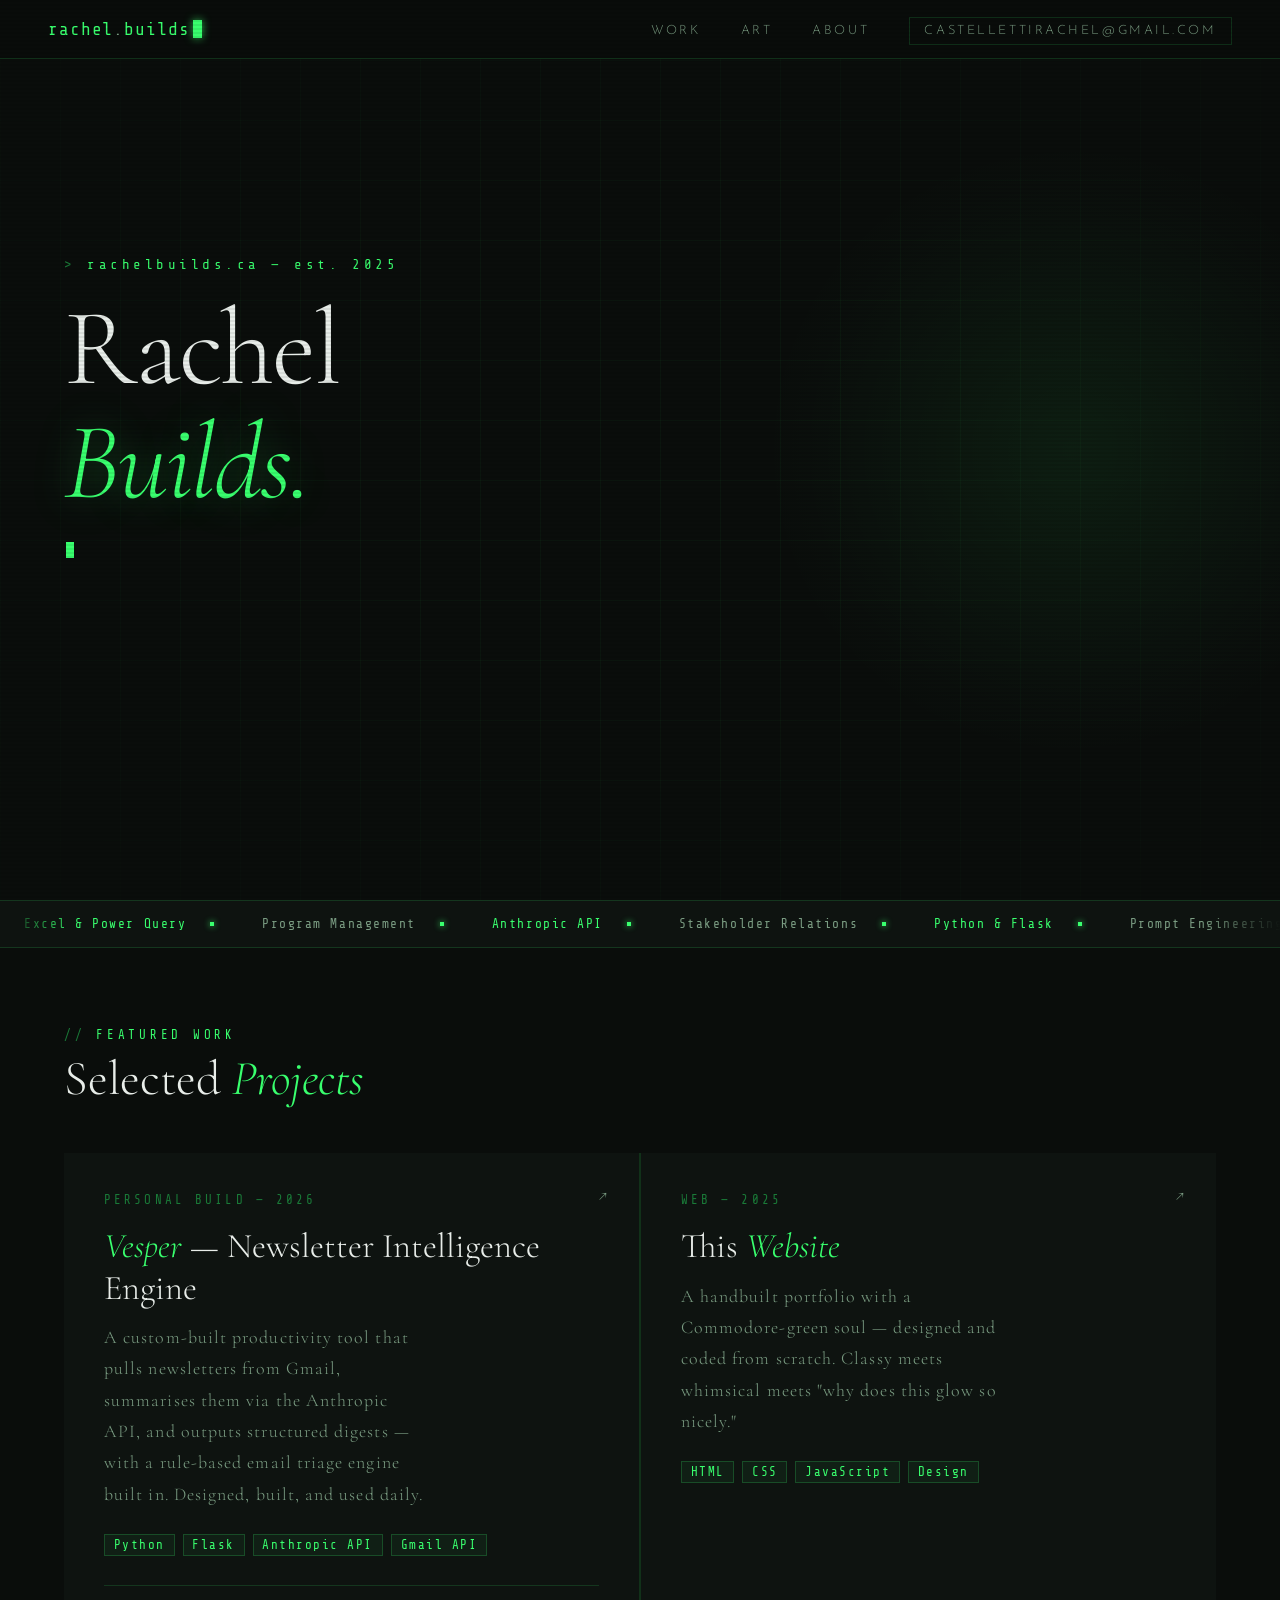
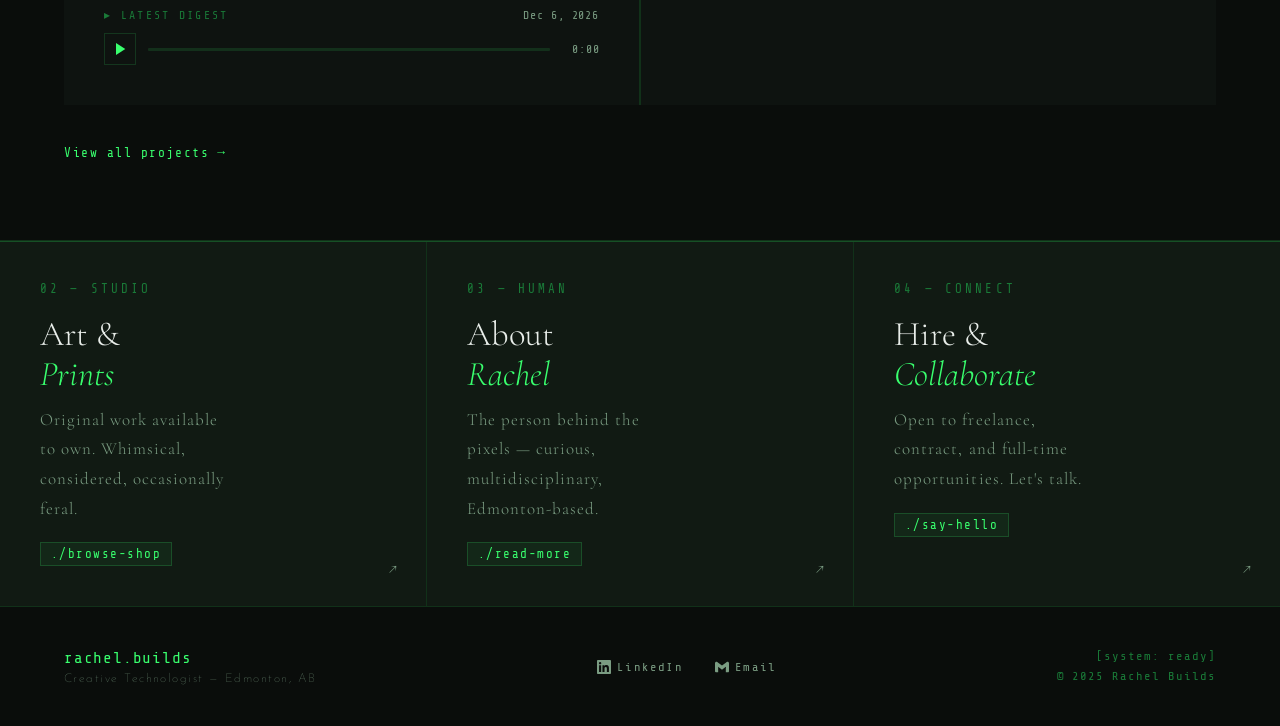
==== index.html @ 142bebfe "Initial commit — portfolio site" ====
<!DOCTYPE html>
<html lang="en">
<head>
<meta charset="UTF-8">
<meta name="viewport" content="width=device-width, initial-scale=1.0">
<title>Rachel Builds — Creative Technologist</title>
<meta name="description" content="Rachel Builds — Creative Technologist. Pixel lover, serial tinkerer, professional rabbit-hole diver. Based in Edmonton, AB.">
<link rel="preconnect" href="https://fonts.googleapis.com">
<link rel="preconnect" href="https://fonts.gstatic.com" crossorigin>
<link href="https://fonts.googleapis.com/css2?family=Share+Tech+Mono&family=Cormorant+Garamond:ital,wght@0,300;0,400;0,600;1,300;1,400&family=Josefin+Sans:wght@100;300;400&display=swap" rel="stylesheet">
<link rel="icon" href="favicon.ico" sizes="any">
<link rel="icon" href="favicon-32.png" type="image/png" sizes="32x32">
<link rel="stylesheet" href="styles.css">
<style>
  /* === INDEX-SPECIFIC: HERO === */
  .hero {
    min-height: 100vh;
    display: flex;
    flex-direction: column;
    justify-content: center;
    padding: 0 4rem;
    position: relative;
    overflow: hidden;
  }

  .hero::before {
    content: '';
    position: absolute;
    inset: 0;
    background-image:
      linear-gradient(rgba(57,255,110,0.04) 1px, transparent 1px),
      linear-gradient(90deg, rgba(57,255,110,0.04) 1px, transparent 1px);
    background-size: 60px 60px;
    mask-image: radial-gradient(ellipse 80% 80% at 50% 50%, black 30%, transparent 100%);
    -webkit-mask-image: radial-gradient(ellipse 80% 80% at 50% 50%, black 30%, transparent 100%);
  }

  .orb {
    position: absolute;
    right: -8%;
    top: 50%;
    transform: translateY(-50%);
    width: 620px;
    height: 620px;
    border-radius: 50%;
    background: radial-gradient(circle, rgba(57,255,110,0.07) 0%, transparent 70%);
    pointer-events: none;
    animation: orbPulse 7s ease-in-out infinite;
  }

  .hero-eyebrow {
    font-family: var(--mono);
    font-size: 0.88rem;
    color: var(--green);
    letter-spacing: 0.25em;
    margin-bottom: 1.2rem;
    opacity: 0;
    animation: fadeUp 0.7s 0.2s forwards;
  }

  .hero-eyebrow::before { content: '> '; color: var(--green-dim); }

  .hero-name {
    font-family: var(--serif);
    font-weight: 300;
    font-size: clamp(3.9rem, 8.5vw, 7.7rem);
    line-height: 1.05;
    letter-spacing: -0.02em;
    color: var(--ink);
  }

  .hero-name em {
    font-style: italic;
    color: var(--green);
    text-shadow: 0 0 40px rgba(57,255,110,0.35);
  }

  .typing-wrap {
    font-family: var(--mono);
    font-size: clamp(0.8rem, 1.5vw, 1rem);
    color: var(--ink-dim);
    letter-spacing: 0.06em;
    margin-top: 1.2rem;
    display: flex;
    align-items: center;
    min-height: 1.4em;
    visibility: hidden;
  }

  .type-cursor {
    display: inline-block;
    width: 8px;
    height: 1em;
    background: var(--green);
    margin-left: 2px;
    vertical-align: middle;
    flex-shrink: 0;
    animation: pulse 2.4s ease-in-out infinite;
  }

  .hero-cta {
    display: flex;
    gap: 1.2rem;
    margin-top: 2.5rem;
    flex-wrap: wrap;
    opacity: 0;
  }

  /* === MARQUEE === */
  .marquee-section {
    border-top: 1px solid var(--green-border);
    border-bottom: 1px solid var(--green-border);
    background: var(--bg2);
    padding: 1rem 0;
    overflow: hidden;
    position: relative;
  }

  .marquee-section::before,
  .marquee-section::after {
    content: '';
    position: absolute;
    top: 0; bottom: 0;
    width: 80px;
    z-index: 2;
    pointer-events: none;
  }

  .marquee-section::before {
    left: 0;
    background: linear-gradient(to right, var(--bg2), transparent);
  }

  .marquee-section::after {
    right: 0;
    background: linear-gradient(to left, var(--bg2), transparent);
  }

  .marquee-track {
    display: flex;
    width: max-content;
    animation: marquee 28s linear infinite;
  }

  .marquee-track:hover { animation-play-state: paused; }

  .marquee-inner {
    display: flex;
    flex-shrink: 0;
  }

  .marquee-item {
    font-family: var(--mono);
    font-size: 0.8rem;
    color: var(--ink-dim);
    letter-spacing: 0.12em;
    white-space: nowrap;
    padding: 0 1.5rem;
    display: flex;
    align-items: center;
    gap: 1.5rem;
  }

  .marquee-item::after {
    content: '';
    display: inline-block;
    width: 4px;
    height: 4px;
    background: var(--green);
    box-shadow: 0 0 6px var(--green);
    flex-shrink: 0;
  }

  .marquee-item.highlight { color: var(--green); }

  /* === FEATURED WORK === */
  .featured-section {
    padding: 5rem 4rem;
    border-bottom: 1px solid var(--green-border);
  }

  .section-label { margin-bottom: 0.6rem; }

  .section-heading {
    font-family: var(--serif);
    font-weight: 300;
    font-size: clamp(2rem, 3.8vw, 3.1rem);
    color: var(--ink);
    margin-bottom: 3rem;
    line-height: 1.1;
  }

  .section-heading em { font-style: italic; color: var(--green); }

  .projects-grid {
    display: grid;
    grid-template-columns: repeat(2, 1fr);
    gap: 1.5px;
    background: var(--green-border);
  }

  .project-card {
    background: var(--bg2);
    padding: 2.5rem;
    position: relative;
    overflow: hidden;
    transition: background 0.3s;
    text-decoration: none;
    display: block;
  }

  .project-card::before {
    content: '';
    position: absolute;
    inset: 0;
    background: var(--green-faint);
    opacity: 0;
    transition: opacity 0.3s;
  }

  .project-card:hover::before { opacity: 1; }
  .project-card:hover .project-arrow { transform: translate(4px,-4px); color: var(--green); }

  .project-type {
    font-family: var(--mono);
    font-size: 0.78rem;
    color: var(--green-dim);
    letter-spacing: 0.25em;
    margin-bottom: 1.2rem;
  }

  .project-title {
    font-family: var(--serif);
    font-weight: 300;
    font-size: clamp(1.55rem, 2.7vw, 2.2rem);
    color: var(--ink);
    line-height: 1.2;
    margin-bottom: 0.8rem;
  }

  .project-title em { font-style: italic; color: var(--green); }

  .project-desc {
    font-family: var(--serif);
    font-weight: 300;
    font-size: 1.12rem;
    color: var(--ink-dim);
    letter-spacing: 0.06em;
    line-height: 1.75;
    max-width: 36ch;
    margin-bottom: 1.5rem;
  }

  .project-tags {
    display: flex;
    flex-wrap: wrap;
    gap: 0.5rem;
  }

  .tag { padding: 0.18rem 0.55rem; }

  .project-arrow {
    position: absolute;
    top: 2rem; right: 2rem;
    font-size: 1rem;
    color: var(--ink-dim);
    transition: all 0.25s;
  }

  .view-all-wrap {
    margin-top: 2.5rem;
    display: flex;
    align-items: center;
    gap: 1rem;
  }

  .view-all {
    font-family: var(--mono);
    font-size: 0.8rem;
    color: var(--green);
    text-decoration: none;
    letter-spacing: 0.12em;
    transition: opacity 0.2s;
    display: flex;
    align-items: center;
    gap: 0.5rem;
  }

  .view-all::after { content: ' →'; }
  .view-all:hover { opacity: 0.7; }

  /* === VESPER DIGEST PLAYER === */
  .vesper-card { cursor: default; }

  .vesper-link {
    display: block;
    text-decoration: none;
    color: inherit;
  }

  .vesper-card:hover::before { opacity: 1; }
  .vesper-card:hover .project-arrow { transform: translate(4px,-4px); color: var(--green); }

  .digest-player {
    position: relative;
    z-index: 1;
    margin-top: 1.8rem;
    padding-top: 1.4rem;
    border-top: 1px solid var(--green-border);
  }

  .digest-header {
    display: flex;
    justify-content: space-between;
    align-items: center;
    margin-bottom: 0.7rem;
  }

  .digest-label {
    font-family: var(--mono);
    font-size: 0.72rem;
    color: var(--green-dim);
    letter-spacing: 0.2em;
    text-transform: uppercase;
  }

  .digest-label::before { content: '▸ '; }

  .digest-date {
    font-family: var(--mono);
    font-size: 0.72rem;
    color: var(--ink-dim);
    letter-spacing: 0.08em;
  }

  .digest-controls {
    display: flex;
    align-items: center;
    gap: 0.75rem;
  }

  .digest-play-btn {
    background: none;
    border: 1px solid var(--green-border);
    color: var(--green);
    width: 32px;
    height: 32px;
    display: flex;
    align-items: center;
    justify-content: center;
    cursor: pointer;
    flex-shrink: 0;
    transition: all 0.2s;
  }

  .digest-play-btn:hover {
    border-color: var(--green);
    background: var(--green-faint);
    box-shadow: 0 0 12px rgba(57,255,110,0.15);
  }

  .digest-track {
    flex: 1;
    height: 3px;
    background: rgba(57,255,110,0.12);
    position: relative;
    cursor: pointer;
    border-radius: 1px;
  }

  .digest-track::after {
    content: '';
    position: absolute;
    inset: -6px 0;
  }

  .digest-progress {
    height: 100%;
    width: 0%;
    background: var(--green);
    box-shadow: 0 0 6px rgba(57,255,110,0.4);
    border-radius: 1px;
    transition: width 0.1s linear;
  }

  .digest-time {
    font-family: var(--mono);
    font-size: 0.72rem;
    color: var(--ink-dim);
    letter-spacing: 0.06em;
    min-width: 3.2em;
    text-align: right;
    flex-shrink: 0;
  }

  /* === NAV CARDS === */
  .nav-cards {
    display: grid;
    grid-template-columns: repeat(3, 1fr);
    gap: 1.5px;
    background: var(--green-border);
    border-top: 1px solid var(--green-border);
  }

  .nav-card {
    background: var(--bg3);
    padding: 2.5rem;
    text-decoration: none;
    position: relative;
    overflow: hidden;
    transition: background 0.3s;
    display: block;
  }

  .nav-card::before {
    content: '';
    position: absolute;
    inset: 0;
    background: var(--green-faint);
    opacity: 0;
    transition: opacity 0.3s;
  }

  .nav-card:hover::before { opacity: 1; }
  .nav-card:hover .card-arrow { transform: translate(4px,-4px); color: var(--green); }

  .card-number {
    font-family: var(--mono);
    font-size: 0.78rem;
    color: var(--green-dim);
    letter-spacing: 0.25em;
    margin-bottom: 1.2rem;
  }

  .card-title {
    font-family: var(--serif);
    font-weight: 300;
    font-size: clamp(1.55rem, 2.7vw, 2.2rem);
    color: var(--ink);
    line-height: 1.15;
    margin-bottom: 0.6rem;
  }

  .card-title em { font-style: italic; color: var(--green); }

  .card-desc {
    font-family: var(--serif);
    font-weight: 300;
    font-size: 1.06rem;
    color: var(--ink-dim);
    letter-spacing: 0.06em;
    line-height: 1.75;
    max-width: 24ch;
  }

  .card-tag {
    font-family: var(--mono);
    font-size: 0.78rem;
    color: var(--green);
    background: rgba(57,255,110,0.06);
    border: 1px solid rgba(57,255,110,0.18);
    padding: 0.25rem 0.6rem;
    display: inline-block;
    margin-top: 1.2rem;
    letter-spacing: 0.12em;
  }

  .card-arrow {
    position: absolute;
    bottom: 1.8rem; right: 1.8rem;
    font-size: 1rem;
    color: var(--ink-dim);
    transition: all 0.25s;
  }

  /* === INDEX KEYFRAMES === */
  @keyframes orbPulse {
    0%, 100% { transform: translateY(-50%) scale(1); opacity: 1; }
    50%       { transform: translateY(-50%) scale(1.1); opacity: 0.6; }
  }

  @keyframes marquee {
    from { transform: translateX(0); }
    to   { transform: translateX(-50%); }
  }

  /* === INDEX RESPONSIVE === */
  @media (max-width: 900px) {
    .hero { padding: 6rem 1.5rem 3rem; }
    .featured-section { padding: 3rem 1.5rem; }
    .projects-grid { grid-template-columns: 1fr; }
    .nav-cards { grid-template-columns: 1fr; }
    .orb { display: none; }
  }
</style>
</head>
<body>

<!-- NAV -->
<nav>
  <a href="index.html" class="nav-logo">rachel<span>.</span>builds<span class="nav-cursor"></span></a>
  <ul class="nav-links">
    <li><a href="work.html">Work</a></li>
    <li><a href="art.html">Art</a></li>
    <li><a href="about.html">About</a></li>
    <li><a href="mailto:castellettirachel@gmail.com" class="nav-contact-link">castellettirachel@gmail.com</a></li>
  </ul>
</nav>

<!-- HERO -->
<section class="hero">
  <div class="orb"></div>
  <p class="hero-eyebrow">rachelbuilds.ca — est. 2025</p>
  <h1 class="hero-name" id="heroName"></h1>
  <div class="typing-wrap" id="typingWrap">
    <span id="typingText"></span><span class="type-cursor"></span>
  </div>
  <div class="hero-cta" id="heroCta">
    <a href="work.html" class="btn-primary">View my work</a>
    <a href="mailto:castellettirachel@gmail.com" class="btn-ghost">Hire me</a>
  </div>
</section>

<!-- MARQUEE -->
<div class="marquee-section">
  <div class="marquee-track">
    <div class="marquee-inner">
      <span class="marquee-item highlight">Excel &amp; Power Query</span>
      <span class="marquee-item">Program Management</span>
      <span class="marquee-item highlight">Anthropic API</span>
      <span class="marquee-item">Stakeholder Relations</span>
      <span class="marquee-item highlight">Python &amp; Flask</span>
      <span class="marquee-item">Prompt Engineering</span>
      <span class="marquee-item highlight">HTML / CSS / JS</span>
      <span class="marquee-item">Workflow Automation</span>
      <span class="marquee-item highlight">Pivot Tables</span>
      <span class="marquee-item">Process Design</span>
      <span class="marquee-item highlight">Local LLMs</span>
      <span class="marquee-item">Grant Reporting</span>
      <span class="marquee-item highlight">Creative Technology</span>
      <span class="marquee-item">AI-Powered Tools</span>
    </div>
    <div class="marquee-inner" aria-hidden="true">
      <span class="marquee-item highlight">Excel &amp; Power Query</span>
      <span class="marquee-item">Program Management</span>
      <span class="marquee-item highlight">Anthropic API</span>
      <span class="marquee-item">Stakeholder Relations</span>
      <span class="marquee-item highlight">Python &amp; Flask</span>
      <span class="marquee-item">Prompt Engineering</span>
      <span class="marquee-item highlight">HTML / CSS / JS</span>
      <span class="marquee-item">Workflow Automation</span>
      <span class="marquee-item highlight">Pivot Tables</span>
      <span class="marquee-item">Process Design</span>
      <span class="marquee-item highlight">Local LLMs</span>
      <span class="marquee-item">Grant Reporting</span>
      <span class="marquee-item highlight">Creative Technology</span>
      <span class="marquee-item">AI-Powered Tools</span>
    </div>
  </div>
</div>

<!-- FEATURED WORK -->
<section class="featured-section" id="featured">
  <p class="section-label">featured work</p>
  <h2 class="section-heading">Selected <em>Projects</em></h2>

  <div class="projects-grid">
    <!-- PROJECT 1: VESPER -->
    <div class="project-card vesper-card">
      <a href="work.html" class="vesper-link">
        <span class="project-arrow">↗</span>
        <p class="project-type">PERSONAL BUILD — 2026</p>
        <h3 class="project-title"><em>Vesper</em> — Newsletter Intelligence Engine</h3>
        <p class="project-desc">A custom-built productivity tool that pulls newsletters from Gmail, summarises them via the Anthropic API, and outputs structured digests — with a rule-based email triage engine built in. Designed, built, and used daily.</p>
        <div class="project-tags">
          <span class="tag">Python</span>
          <span class="tag">Flask</span>
          <span class="tag">Anthropic API</span>
          <span class="tag">Gmail API</span>
        </div>
      </a>

      <!-- VESPER DIGEST AUDIO PLAYER -->
      <div class="digest-player" id="digestPlayer">
        <div class="digest-header">
          <span class="digest-label">latest digest</span>
          <span class="digest-date" id="digestDate">loading...</span>
        </div>
        <div class="digest-controls">
          <button class="digest-play-btn" id="digestPlayBtn" aria-label="Play digest">
            <svg class="icon-play" viewBox="0 0 24 24" width="16" height="16"><polygon points="6,3 20,12 6,21" fill="currentColor"/></svg>
            <svg class="icon-pause" viewBox="0 0 24 24" width="16" height="16" style="display:none"><rect x="5" y="3" width="4" height="18" fill="currentColor"/><rect x="15" y="3" width="4" height="18" fill="currentColor"/></svg>
          </button>
          <div class="digest-track">
            <div class="digest-progress" id="digestProgress"></div>
          </div>
          <span class="digest-time" id="digestTime">0:00</span>
        </div>
        <audio id="digestAudio" preload="metadata" src="vesper-digest.m4a"></audio>
      </div>
    </div>

    <a href="work.html" class="project-card">
      <span class="project-arrow">↗</span>
      <p class="project-type">WEB — 2025</p>
      <h3 class="project-title">This <em>Website</em></h3>
      <p class="project-desc">A handbuilt portfolio with a Commodore-green soul — designed and coded from scratch. Classy meets whimsical meets "why does this glow so nicely."</p>
      <div class="project-tags">
        <span class="tag">HTML</span>
        <span class="tag">CSS</span>
        <span class="tag">JavaScript</span>
        <span class="tag">Design</span>
      </div>
    </a>
  </div>

  <div class="view-all-wrap">
    <a href="work.html" class="view-all">View all projects</a>
  </div>
</section>

<!-- NAV CARDS -->
<div class="nav-cards">
  <a href="art.html" class="nav-card">
    <p class="card-number">02 — STUDIO</p>
    <h2 class="card-title">Art &amp;<br><em>Prints</em></h2>
    <p class="card-desc">Original work available to own. Whimsical, considered, occasionally feral.</p>
    <span class="card-tag">./browse-shop</span>
    <span class="card-arrow">↗</span>
  </a>
  <a href="about.html" class="nav-card">
    <p class="card-number">03 — HUMAN</p>
    <h2 class="card-title">About<br><em>Rachel</em></h2>
    <p class="card-desc">The person behind the pixels — curious, multidisciplinary, Edmonton-based.</p>
    <span class="card-tag">./read-more</span>
    <span class="card-arrow">↗</span>
  </a>
  <a href="mailto:castellettirachel@gmail.com" class="nav-card">
    <p class="card-number">04 — CONNECT</p>
    <h2 class="card-title">Hire &amp;<br><em>Collaborate</em></h2>
    <p class="card-desc">Open to freelance, contract, and full-time opportunities. Let's talk.</p>
    <span class="card-tag">./say-hello</span>
    <span class="card-arrow">↗</span>
  </a>
</div>

<!-- FOOTER -->
<footer>
  <div class="footer-left">
    <a href="index.html" class="footer-logo">rachel.builds</a>
    <span class="footer-sub">Creative Technologist — Edmonton, AB</span>
  </div>

  <div class="footer-links">
    <a href="https://www.linkedin.com/in/rachel-castelletti/" class="footer-link" target="_blank" rel="noopener noreferrer">
      <svg viewBox="0 0 24 24" xmlns="http://www.w3.org/2000/svg"><path d="M20.447 20.452h-3.554v-5.569c0-1.328-.027-3.037-1.852-3.037-1.853 0-2.136 1.445-2.136 2.939v5.667H9.351V9h3.414v1.561h.046c.477-.9 1.637-1.85 3.37-1.85 3.601 0 4.267 2.37 4.267 5.455v6.286zM5.337 7.433a2.062 2.062 0 0 1-2.063-2.065 2.064 2.064 0 1 1 2.063 2.065zm1.782 13.019H3.555V9h3.564v11.452zM22.225 0H1.771C.792 0 0 .774 0 1.729v20.542C0 23.227.792 24 1.771 24h20.451C23.2 24 24 23.227 24 22.271V1.729C24 .774 23.2 0 22.222 0h.003z"/></svg>
      LinkedIn
    </a>
    <a href="mailto:castellettirachel@gmail.com" class="footer-link">
      <svg viewBox="0 0 24 24" xmlns="http://www.w3.org/2000/svg"><path d="M24 5.457v13.909c0 .904-.732 1.636-1.636 1.636h-3.819V11.73L12 16.64l-6.545-4.91v9.273H1.636A1.636 1.636 0 0 1 0 19.366V5.457c0-2.023 2.309-3.178 3.927-1.964L5.455 4.64 12 9.548l6.545-4.91 1.528-1.145C21.69 2.28 24 3.434 24 5.457z"/></svg>
      Email
    </a>
  </div>

  <div class="footer-right">
    <div>[system: ready]</div>
    <div>© 2025 Rachel Builds</div>
  </div>
</footer>

<script>
/* ══════════════════════════════════════════════════════════════
   VESPER DIGEST AUDIO PLAYER
   Custom player with play/pause, seekable progress bar,
   and auto-detected "last updated" date from file headers.
══════════════════════════════════════════════════════════════ */
(function () {
  'use strict';

  const audio    = document.getElementById('digestAudio');
  const playBtn  = document.getElementById('digestPlayBtn');
  const progress = document.getElementById('digestProgress');
  const track    = progress ? progress.parentElement : null;
  const timeEl   = document.getElementById('digestTime');
  const dateEl   = document.getElementById('digestDate');
  const iconPlay = playBtn ? playBtn.querySelector('.icon-play') : null;
  const iconPause = playBtn ? playBtn.querySelector('.icon-pause') : null;

  if (!audio || !playBtn) return;

  /* ── Format seconds as m:ss ─────────────────────────────── */
  function fmt(s) {
    if (!s || !isFinite(s)) return '0:00';
    const m = Math.floor(s / 60);
    const sec = Math.floor(s % 60);
    return m + ':' + (sec < 10 ? '0' : '') + sec;
  }

  /* ── Play / Pause toggle ────────────────────────────────── */
  playBtn.addEventListener('click', function (e) {
    e.stopPropagation();
    if (audio.paused) {
      audio.play();
      iconPlay.style.display = 'none';
      iconPause.style.display = 'block';
    } else {
      audio.pause();
      iconPlay.style.display = 'block';
      iconPause.style.display = 'none';
    }
  });

  audio.addEventListener('ended', function () {
    iconPlay.style.display = 'block';
    iconPause.style.display = 'none';
    progress.style.width = '0%';
  });

  /* ── Progress bar update ────────────────────────────────── */
  audio.addEventListener('timeupdate', function () {
    if (!audio.duration) return;
    const pct = (audio.currentTime / audio.duration) * 100;
    progress.style.width = pct + '%';
    timeEl.textContent = fmt(audio.currentTime);
  });

  audio.addEventListener('loadedmetadata', function () {
    timeEl.textContent = fmt(audio.duration);
  });

  /* ── Click-to-seek on track ─────────────────────────────── */
  if (track) {
    track.addEventListener('click', function (e) {
      e.stopPropagation();
      if (!audio.duration) return;
      const rect = track.getBoundingClientRect();
      const pct  = (e.clientX - rect.left) / rect.width;
      audio.currentTime = pct * audio.duration;
    });
  }

  /* ── Fetch Last-Modified date from audio file ───────────── */
  const dateOpts = { year: 'numeric', month: 'short', day: 'numeric' };

  function showDate(d) {
    dateEl.textContent = d.toLocaleDateString('en-CA', dateOpts);
  }

  if (window.location.protocol === 'file:') {
    /* file:// can't do fetch — show today as a reasonable fallback */
    showDate(new Date());
  } else {
    fetch('vesper-digest.m4a', { method: 'HEAD' })
      .then(function (res) {
        const lastMod = res.headers.get('Last-Modified');
        showDate(lastMod ? new Date(lastMod) : new Date());
      })
      .catch(function () {
        showDate(new Date());
      });
  }
}());
</script>

<script>
  const nameEl  = document.getElementById('heroName');
  const wrapEl  = document.getElementById('typingWrap');
  const textEl  = document.getElementById('typingText');
  const ctaEl   = document.getElementById('heroCta');

  const line1   = 'Rachel';
  const line2   = 'Builds.';
  const tagline = 'pixel lover, serial tinkerer, professional rabbit-hole diver';

  function typeName(cb) {
    const chars = [
      ...line1.split('').map(c => ({ c, em: false })),
      { c: 'BR', em: false },
      ...line2.split('').map(c => ({ c, em: true }))
    ];
    let i = 0;
    function tick() {
      const chunk = chars.slice(0, i);
      let l1 = '', l2 = '', inL2 = false;
      chunk.forEach(o => {
        if (o.c === 'BR') { inL2 = true; return; }
        inL2 ? (l2 += o.c) : (l1 += o.c);
      });
      nameEl.innerHTML = l1 + (l2 ? '<br><em>' + l2 + '</em>' : '');
      i++;
      if (i <= chars.length) setTimeout(tick, i <= line1.length + 1 ? 85 : 72);
      else if (cb) setTimeout(cb, 250);
    }
    tick();
  }

  function typeTagline(cb) {
    wrapEl.style.visibility = 'visible';
    let i = 0;
    function tick() {
      textEl.textContent = tagline.slice(0, i);
      i++;
      if (i <= tagline.length) setTimeout(tick, 26);
      else if (cb) setTimeout(cb, 300);
    }
    tick();
  }

  setTimeout(() => {
    typeName(() => {
      typeTagline(() => {
        ctaEl.style.animation = 'fadeUp 0.7s forwards';
      });
    });
  }, 700);
</script>

<script>
/* ══════════════════════════════════════════════════════════════
   CARROT + BUNNY ANIMATION
   An orange carrot slides in from the top-right and parks beside
   the "Hire me" button. A purple bunny hops in from the right
   and settles next to it, bouncing gently forever.
   Sprites: 10×10 grid at S=2 → 20×20 px each (+25 % vs original)
══════════════════════════════════════════════════════════════ */
(function () {
  'use strict';

  const hero = document.querySelector('.hero');
  if (!hero) return;

  /* ── Canvas overlay ──────────────────────────────────────── */
  const canvas = document.createElement('canvas');
  canvas.id = 'rabbitCanvas';
  Object.assign(canvas.style, {
    position: 'absolute', top: '0', left: '0',
    width: '100%', height: '100%',
    pointerEvents: 'none', zIndex: '2',
  });
  hero.insertBefore(canvas, hero.firstChild);
  const ctx = canvas.getContext('2d');

  const S = 2;        /* canvas px per sprite pixel                  */
  const G = 10;       /* sprite grid size (10 cols × 10 rows)        */
  const W = G * S;    /* rendered width  = 20 px                     */
  const H = G * S;    /* rendered height = 20 px                     */

  /* ── Pixel-art sprites ───────────────────────────────────────
     0 = transparent  1 = main body  2 = dark (eye)  3 = accent    */

  /* Carrot: leaves top, pointy tip bottom                       */
  const CARROT = [
    [0,0,0,3,3,3,3,0,0,0],
    [0,0,3,3,3,3,3,3,0,0],
    [0,0,3,3,3,3,3,0,0,0],
    [0,0,0,3,3,3,0,0,0,0],
    [0,0,1,1,1,1,1,0,0,0],
    [0,1,1,1,1,1,1,1,0,0],
    [0,1,1,1,1,1,1,0,0,0],
    [0,0,1,1,1,1,0,0,0,0],
    [0,0,0,1,1,0,0,0,0,0],
    [0,0,0,0,1,0,0,0,0,0],
  ];

  /* Bunny: front-facing, sitting, two upright ears              */
  const BUNNY_SIT = [
    [0,0,1,0,0,0,0,1,0,0],
    [0,0,1,0,0,0,0,1,0,0],
    [0,0,1,0,0,0,0,1,0,0],
    [0,1,1,1,1,1,1,1,1,0],
    [0,1,2,1,0,0,1,2,1,0],
    [0,1,1,3,1,1,3,1,1,0],
    [0,1,1,1,1,1,1,1,1,0],
    [0,0,1,1,1,1,1,1,0,0],
    [0,0,1,0,0,0,0,1,0,0],
    [0,0,1,0,0,0,0,1,0,0],
  ];

  /* Bunny mid-hop: ears tucked, body compressed for jump arc    */
  const BUNNY_HOP = [
    [0,0,0,0,0,0,0,0,0,0],
    [0,0,1,0,0,0,0,1,0,0],
    [0,0,1,0,0,0,0,1,0,0],
    [0,1,1,1,1,1,1,1,1,0],
    [0,1,2,1,0,0,1,2,1,0],
    [0,1,1,3,1,1,3,1,1,0],
    [0,0,1,1,1,1,1,1,0,0],
    [0,0,1,1,1,1,1,1,0,0],
    [0,0,0,1,1,1,1,0,0,0],
    [0,0,0,1,0,0,1,0,0,0],
  ];

  /* ── Colours ─────────────────────────────────────────────── */
  const ORANGE  = '#ff8c00';
  const LEAVES  = '#22cc44';
  const PURPLE  = '#9933ff';
  const PURP_DK = '#1a0033';
  const PINK    = '#ff77bb';

  /* ── Sprite renderer ─────────────────────────────────────── */
  /* c1=body  c2=dark/eye  c3=accent                            */
  function drawSpr(spr, x, y, c1, c2, c3) {
    for (let r = 0; r < spr.length; r++)
      for (let c = 0; c < spr[r].length; c++) {
        const v = spr[r][c];
        if (!v) continue;
        const col = v === 1 ? c1 : v === 2 ? c2 : c3;
        if (!col) continue;
        ctx.fillStyle = col;
        ctx.fillRect(x + c * S, y + r * S, S, S);
      }
  }

  /* ── State ───────────────────────────────────────────────── */
  let cw, ch, frame = 0;
  let destX = 0, destY = 0;   /* carrot resting position              */
  let carrotArriveFrame = Infinity;

  const carrot = { x: 0, y: 0, startX: 0, startY: 0, t: 0,
                   phase: 'waiting' /* waiting|sliding|resting */      };

  const bunny  = { x: 0, y: 0, startX: 0, targetX: 0, targetY: 0,
                   t: 0, bounceT: 0,
                   phase: 'waiting' /* waiting|hopping|settled */      };

  /* Frames from loop-start before carrot slides in.
     ~3.5 s gives typing animation time to finish + layout to settle.  */
  const CARROT_DELAY  = 210;
  const CARROT_FRAMES = 90;   /* frames for carrot slide (≈1.5 s)     */
  const BUNNY_WAIT    = 45;   /* frames after carrot lands             */
  const BUNNY_FRAMES  = 80;   /* frames for bunny hop-in (≈1.3 s)     */

  /* ── Destination: right of "Hire me", vertically centred ─── */
  function getDestination() {
    const btn = document.querySelector('.btn-ghost');
    if (!btn) return { x: cw * 0.42, y: ch * 0.74 };
    const hr = hero.getBoundingClientRect();
    const br = btn.getBoundingClientRect();
    return {
      x: br.right  - hr.left + 12,
      y: br.top    - hr.top  + (br.height - H) / 2,
    };
  }

  /* ── Resize ──────────────────────────────────────────────── */
  function resize() {
    cw = canvas.width  = hero.offsetWidth;
    ch = canvas.height = hero.offsetHeight;
  }
  resize();
  window.addEventListener('resize', resize);

  /* ── Easing helpers ──────────────────────────────────────── */
  function easeOutCubic(t) { return 1 - Math.pow(1 - t, 3); }
  function easeOutQuad(t)  { return 1 - Math.pow(1 - t, 2); }

  /* ── Main loop ───────────────────────────────────────────── */
  function loop() {
    ctx.clearRect(0, 0, cw, ch);
    frame++;

    /* ── Carrot: initialise slide once layout is stable ── */
    if (carrot.phase === 'waiting' && frame === CARROT_DELAY) {
      const dest = getDestination();
      destX = dest.x;
      destY = dest.y;

      carrot.startX = cw + W + 4;   /* off right edge  */
      carrot.startY = -(H + 8);     /* off top edge    */
      carrot.x = carrot.startX;
      carrot.y = carrot.startY;
      carrot.t = 0;
      carrot.phase = 'sliding';

      /* Bunny will land one sprite-width to the right of carrot */
      bunny.targetX = destX + W + 8;
      bunny.targetY = destY;
      bunny.startX  = cw + W + 4;
      bunny.x       = bunny.startX;
      bunny.y       = bunny.targetY;
    }

    if (carrot.phase === 'sliding') {
      carrot.t++;
      const e  = easeOutCubic(Math.min(carrot.t / CARROT_FRAMES, 1));
      carrot.x = carrot.startX + (destX - carrot.startX) * e;
      carrot.y = carrot.startY + (destY - carrot.startY) * e;
      if (carrot.t >= CARROT_FRAMES) {
        carrot.x = destX; carrot.y = destY;
        carrot.phase = 'resting';
        carrotArriveFrame = frame;
      }
    }

    /* ── Bunny: starts hopping after carrot lands ── */
    if (bunny.phase === 'waiting' &&
        frame >= carrotArriveFrame + BUNNY_WAIT) {
      bunny.phase = 'hopping';
      bunny.t = 0;
    }

    if (bunny.phase === 'hopping') {
      bunny.t++;
      const t  = Math.min(bunny.t / BUNNY_FRAMES, 1);
      const e  = easeOutQuad(t);
      bunny.x  = bunny.startX + (bunny.targetX - bunny.startX) * e;
      /* Two arcing hops across the screen */
      bunny.y  = bunny.targetY - Math.abs(Math.sin(t * Math.PI * 2)) * 16;
      if (bunny.t >= BUNNY_FRAMES) {
        bunny.x = bunny.targetX; bunny.y = bunny.targetY;
        bunny.phase = 'settled'; bunny.bounceT = 0;
      }
    }

    if (bunny.phase === 'settled') bunny.bounceT++;

    /* ── Draw carrot ── */
    if (carrot.phase !== 'waiting') {
      ctx.save();
      ctx.shadowBlur = 10; ctx.shadowColor = ORANGE;
      drawSpr(CARROT, Math.round(carrot.x), Math.round(carrot.y),
              ORANGE, null, LEAVES);
      ctx.restore();
    }

    /* ── Draw bunny ── */
    if (bunny.phase !== 'waiting') {
      const airborne = bunny.y < bunny.targetY - 3;
      const spr      = airborne ? BUNNY_HOP : BUNNY_SIT;
      const byOff    = bunny.phase === 'settled'
        ? Math.round(Math.sin(bunny.bounceT * 0.13) * 2.5) : 0;
      ctx.save();
      ctx.shadowBlur = 12; ctx.shadowColor = PURPLE;
      drawSpr(spr, Math.round(bunny.x), Math.round(bunny.y + byOff),
              PURPLE, PURP_DK, PINK);
      ctx.restore();
    }

    requestAnimationFrame(loop);
  }

  /* Start 0.5 s after page load so the hero is painted first   */
  setTimeout(() => requestAnimationFrame(loop), 500);
}());
</script>

<script src="main.js"></script>
</body>
</html>
---- styles.css ----
/* ================================================================
   RACHEL BUILDS — Shared Styles
   Common CSS loaded across all pages.
   Page-specific overrides live in each HTML file's <style> block.
================================================================ */

/* === RESET === */
*, *::before, *::after { box-sizing: border-box; margin: 0; padding: 0; }

/* === DESIGN TOKENS === */
:root {
  --green: #39ff6e;
  --green-dim: #1a7a38;
  --green-faint: rgba(57,255,110,0.06);
  --green-border: rgba(57,255,110,0.15);
  --bg: #0a0d0b;
  --bg2: #0e1310;
  --bg3: #111a13;
  --ink: #e8ede9;
  --ink-dim: #7a9c82;
  --serif: 'Cormorant Garamond', Georgia, serif;
  --mono: 'Share Tech Mono', monospace;
  --sans: 'Josefin Sans', sans-serif;
}

/* === BASE === */
html { scroll-behavior: smooth; }

body {
  background: var(--bg);
  color: var(--ink);
  font-family: var(--serif);
  min-height: 100vh;
  overflow-x: hidden;
}

/* Scanline overlay */
body::before {
  content: '';
  position: fixed;
  inset: 0;
  background: repeating-linear-gradient(
    0deg, transparent, transparent 2px,
    rgba(0,0,0,0.07) 2px, rgba(0,0,0,0.07) 4px
  );
  pointer-events: none;
  z-index: 1000;
}

/* === NAV === */
nav {
  position: fixed;
  top: 0; left: 0; right: 0;
  z-index: 100;
  display: flex;
  justify-content: space-between;
  align-items: center;
  padding: 1.2rem 3rem;
  background: rgba(10,13,11,0.88);
  backdrop-filter: blur(8px);
  border-bottom: 1px solid var(--green-border);
}

.nav-logo {
  font-family: var(--mono);
  font-size: 1.12rem;
  color: var(--green);
  letter-spacing: 0.05em;
  text-decoration: none;
  display: flex;
  align-items: center;
}

.nav-logo span { color: var(--ink-dim); }

.nav-cursor {
  display: inline-block;
  width: 9px;
  height: 1em;
  background: var(--green);
  margin-left: 3px;
  vertical-align: middle;
  box-shadow: 0 0 8px rgba(57,255,110,0.7);
  animation: pulse 2.4s ease-in-out infinite;
}

.nav-links {
  display: flex;
  align-items: center;
  gap: 2.5rem;
  list-style: none;
}

.nav-links a {
  font-family: var(--sans);
  font-size: 0.8rem;
  font-weight: 300;
  letter-spacing: 0.2em;
  text-transform: uppercase;
  color: var(--ink-dim);
  text-decoration: none;
  transition: color 0.2s;
  position: relative;
}

.nav-links a.active { color: var(--green); }

.nav-links a::after {
  content: '';
  position: absolute;
  bottom: -3px; left: 0;
  width: 0; height: 1px;
  background: var(--green);
  transition: width 0.25s;
  box-shadow: 0 0 6px var(--green);
}

.nav-links a:hover { color: var(--green); }
.nav-links a:hover::after,
.nav-links a.active::after { width: 100%; }

.nav-contact-link {
  font-family: var(--mono);
  font-size: 0.76rem;
  color: var(--green);
  text-decoration: none;
  border: 1px solid var(--green-border);
  padding: 0.4rem 0.9rem;
  letter-spacing: 0.1em;
  transition: all 0.2s;
}

.nav-contact-link:hover {
  background: var(--green-faint);
  border-color: var(--green);
}

/* === PAGE HEADER (used on about, work, art) === */
.page-header {
  padding: 10rem 4rem 5rem;
  border-bottom: 1px solid var(--green-border);
  position: relative;
  overflow: hidden;
}

.page-header::before {
  content: '';
  position: absolute;
  inset: 0;
  background-image:
    linear-gradient(rgba(57,255,110,0.03) 1px, transparent 1px),
    linear-gradient(90deg, rgba(57,255,110,0.03) 1px, transparent 1px);
  background-size: 60px 60px;
  mask-image: radial-gradient(ellipse 70% 100% at 20% 50%, black 20%, transparent 80%);
  -webkit-mask-image: radial-gradient(ellipse 70% 100% at 20% 50%, black 20%, transparent 80%);
}

.page-eyebrow {
  font-family: var(--mono);
  font-size: 0.88rem;
  color: var(--green);
  letter-spacing: 0.25em;
  margin-bottom: 1.2rem;
  opacity: 0;
  animation: fadeUp 0.6s 0.1s forwards;
}

.page-eyebrow::before { content: '> '; color: var(--green-dim); }

.page-title {
  font-family: var(--serif);
  font-weight: 300;
  font-size: clamp(3.3rem, 7.5vw, 6.6rem);
  line-height: 1.05;
  letter-spacing: -0.02em;
  color: var(--ink);
  opacity: 0;
  animation: fadeUp 0.6s 0.25s forwards;
}

.page-title em {
  font-style: italic;
  color: var(--green);
  text-shadow: 0 0 40px rgba(57,255,110,0.3);
}

.page-subtitle {
  font-family: var(--sans);
  font-weight: 100;
  font-size: clamp(0.9rem, 1.6vw, 1.06rem);
  color: var(--ink-dim);
  letter-spacing: 0.12em;
  margin-top: 1.5rem;
  max-width: 55ch;
  line-height: 1.8;
  opacity: 0;
  animation: fadeUp 0.6s 0.4s forwards;
}

/* === SECTION LABELS === */
.section-label {
  font-family: var(--mono);
  font-size: 0.78rem;
  color: var(--green);
  letter-spacing: 0.3em;
  text-transform: uppercase;
  margin-bottom: 1.8rem;
}

.section-label::before { content: '// '; color: var(--green-dim); }

/* === BUTTONS === */
.btn-primary {
  font-family: var(--sans);
  font-size: 0.8rem;
  font-weight: 300;
  letter-spacing: 0.2em;
  text-transform: uppercase;
  text-decoration: none;
  padding: 0.85rem 2rem;
  border: 1px solid var(--green);
  color: var(--bg);
  background: var(--green);
  transition: all 0.22s;
  box-shadow: 0 0 20px rgba(57,255,110,0.22);
  white-space: nowrap;
}

.btn-primary:hover {
  background: transparent;
  color: var(--green);
  box-shadow: 0 0 32px rgba(57,255,110,0.4);
}

.btn-ghost {
  font-family: var(--sans);
  font-size: 0.8rem;
  font-weight: 300;
  letter-spacing: 0.2em;
  text-transform: uppercase;
  text-decoration: none;
  padding: 0.85rem 2rem;
  border: 1px solid rgba(57,255,110,0.3);
  color: var(--ink-dim);
  background: transparent;
  transition: all 0.22s;
  white-space: nowrap;
}

.btn-ghost:hover {
  border-color: var(--green);
  color: var(--green);
  box-shadow: 0 0 18px rgba(57,255,110,0.18);
}

/* === TAGS === */
.tag {
  font-family: var(--mono);
  font-size: 0.78rem;
  color: var(--green);
  border: 1px solid rgba(57,255,110,0.2);
  background: rgba(57,255,110,0.05);
  padding: 0.25rem 0.6rem;
  letter-spacing: 0.12em;
  white-space: nowrap;
}

/* === PHILOSOPHY STRIP (about & art) === */
.philosophy-strip {
  padding: 4rem;
  background: var(--bg3);
  border-bottom: 1px solid var(--green-border);
  display: grid;
  grid-template-columns: auto 1fr;
  gap: 3rem;
  align-items: start;
}

.philosophy-glyph {
  font-family: var(--mono);
  font-size: 3rem;
  color: var(--green);
  opacity: 0.25;
  line-height: 1;
  user-select: none;
}

.philosophy-text {
  font-family: var(--serif);
  font-style: italic;
  font-size: clamp(1.35rem, 2.4vw, 1.9rem);
  color: var(--ink);
  line-height: 1.5;
  font-weight: 300;
}

.philosophy-text em {
  font-style: normal;
  color: var(--green);
}

/* === CTA ROW (about & art) === */
.cta-row {
  padding: 4rem;
  display: flex;
  align-items: center;
  justify-content: space-between;
  flex-wrap: wrap;
  gap: 2rem;
  border-bottom: 1px solid var(--green-border);
}

.cta-text {
  font-family: var(--serif);
  font-weight: 300;
  font-size: clamp(1.55rem, 2.7vw, 2.2rem);
  color: var(--ink);
}

.cta-text em { font-style: italic; color: var(--green); }

.cta-buttons {
  display: flex;
  gap: 1rem;
  flex-wrap: wrap;
}

/* === FOOTER === */
footer {
  border-top: 1px solid var(--green-border);
  padding: 2.5rem 4rem;
  display: flex;
  justify-content: space-between;
  align-items: center;
  flex-wrap: wrap;
  gap: 1.5rem;
}

.footer-left {
  display: flex;
  flex-direction: column;
  gap: 0.4rem;
}

.footer-logo {
  font-family: var(--mono);
  font-size: 1rem;
  color: var(--green);
  letter-spacing: 0.05em;
  text-decoration: none;
}

.footer-sub {
  font-family: var(--sans);
  font-size: 0.76rem;
  font-weight: 100;
  color: var(--ink-dim);
  letter-spacing: 0.12em;
}

.footer-links {
  display: flex;
  gap: 2rem;
  align-items: center;
}

.footer-link {
  font-family: var(--mono);
  font-size: 0.76rem;
  color: var(--ink-dim);
  text-decoration: none;
  letter-spacing: 0.1em;
  display: flex;
  align-items: center;
  gap: 0.4rem;
  transition: color 0.2s;
}

.footer-link:hover { color: var(--green); }

.footer-link svg {
  width: 14px;
  height: 14px;
  fill: currentColor;
  flex-shrink: 0;
}

.footer-right {
  font-family: var(--mono);
  font-size: 0.76rem;
  color: var(--green-dim);
  letter-spacing: 0.08em;
  text-align: right;
  line-height: 1.6;
}

/* === KEYFRAMES === */
@keyframes fadeUp {
  from { opacity: 0; transform: translateY(18px); }
  to   { opacity: 1; transform: translateY(0); }
}

@keyframes pulse {
  0%, 100% { opacity: 1; box-shadow: 0 0 8px rgba(57,255,110,0.7); }
  50%       { opacity: 0.35; box-shadow: 0 0 3px rgba(57,255,110,0.2); }
}

/* === RESPONSIVE (shared breakpoints) === */
@media (max-width: 900px) {
  nav { padding: 1rem 1.5rem; }
  .nav-links { gap: 1rem; }
  .nav-contact-link { display: none; }
  .page-header { padding: 7rem 1.5rem 3rem; }
  .philosophy-strip { padding: 2.5rem 1.5rem; grid-template-columns: 1fr; gap: 1rem; }
  .philosophy-glyph { display: none; }
  .cta-row { padding: 2.5rem 1.5rem; flex-direction: column; align-items: flex-start; }
  footer { padding: 2rem 1.5rem; flex-direction: column; align-items: flex-start; }
  .footer-right { text-align: left; }
}
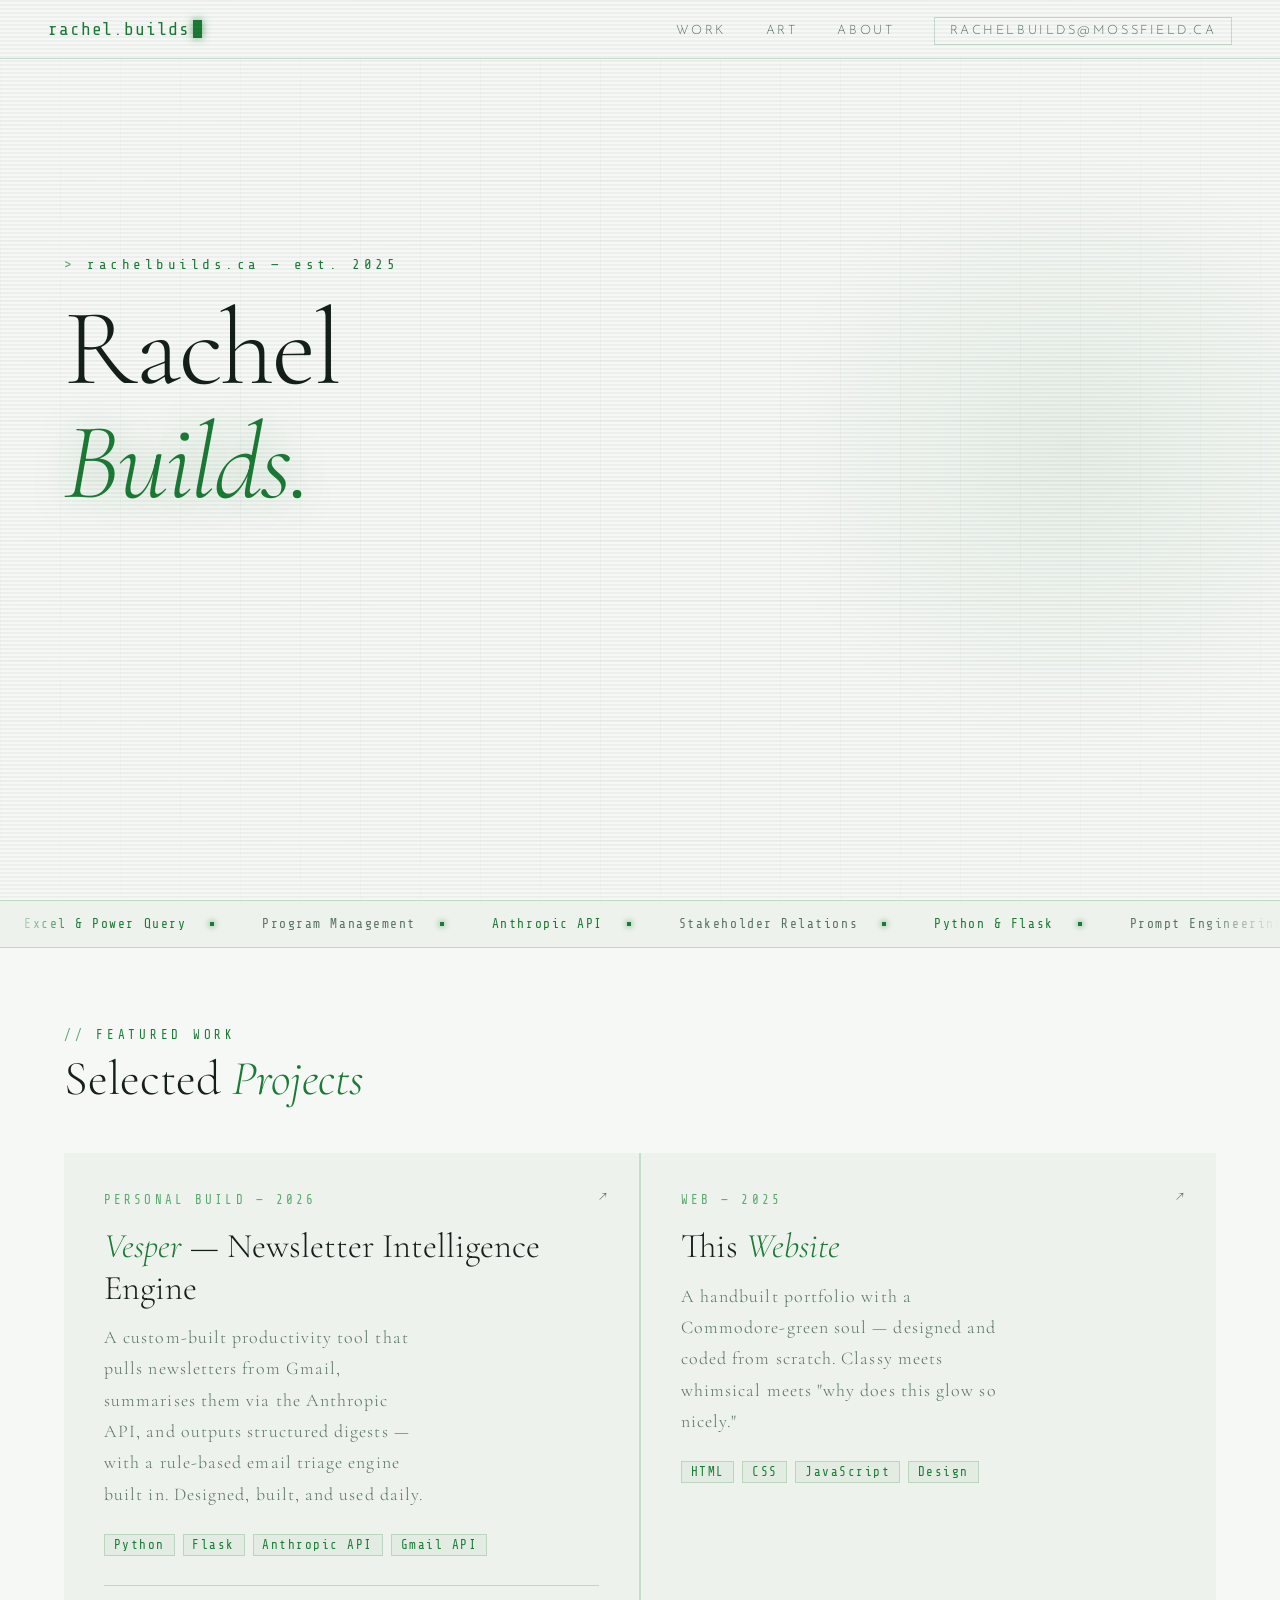
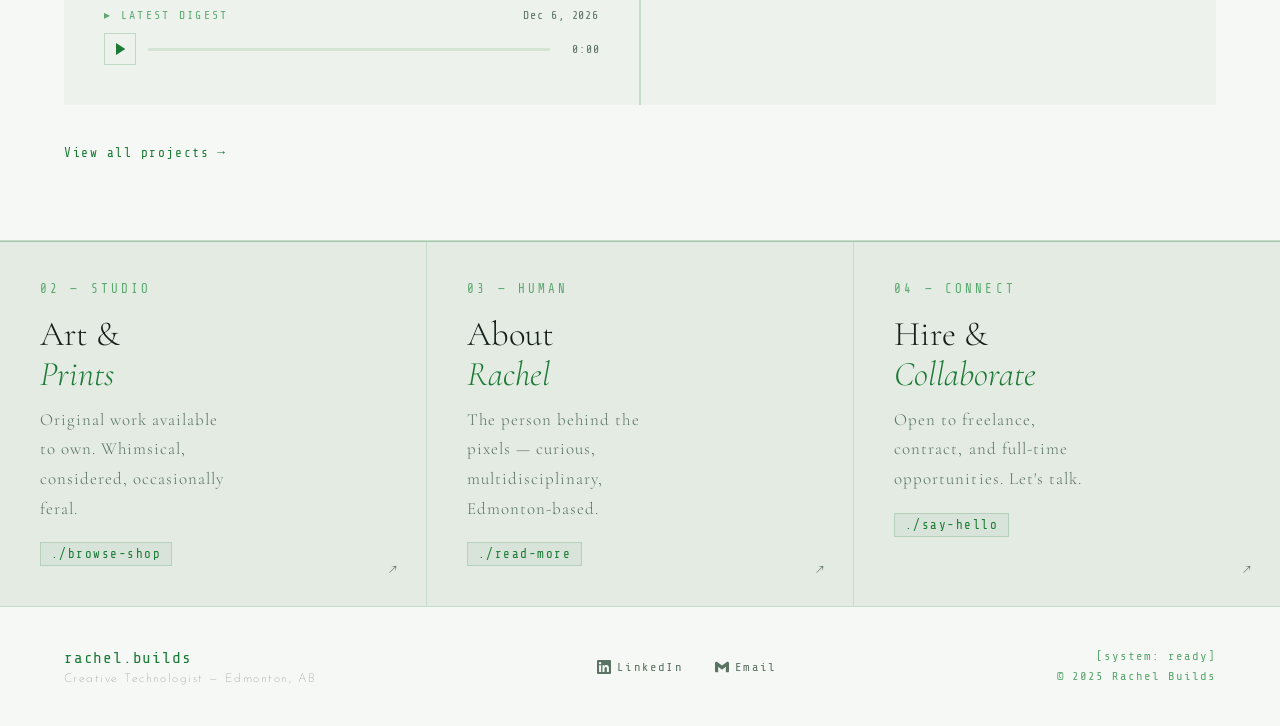
==== commit 48ec0dc5: "Update contact email to rachelbuilds@mossfield.ca; add light mode - Replace all mailto/contact refer" ====
--- a/index.html
+++ b/index.html
@@ -28,8 +28,8 @@
     position: absolute;
     inset: 0;
     background-image:
-      linear-gradient(rgba(57,255,110,0.04) 1px, transparent 1px),
-      linear-gradient(90deg, rgba(57,255,110,0.04) 1px, transparent 1px);
+      linear-gradient(rgba(var(--green-rgb),0.04) 1px, transparent 1px),
+      linear-gradient(90deg, rgba(var(--green-rgb),0.04) 1px, transparent 1px);
     background-size: 60px 60px;
     mask-image: radial-gradient(ellipse 80% 80% at 50% 50%, black 30%, transparent 100%);
     -webkit-mask-image: radial-gradient(ellipse 80% 80% at 50% 50%, black 30%, transparent 100%);
@@ -43,7 +43,7 @@
     width: 620px;
     height: 620px;
     border-radius: 50%;
-    background: radial-gradient(circle, rgba(57,255,110,0.07) 0%, transparent 70%);
+    background: radial-gradient(circle, rgba(var(--green-rgb),0.07) 0%, transparent 70%);
     pointer-events: none;
     animation: orbPulse 7s ease-in-out infinite;
   }
@@ -72,7 +72,7 @@
   .hero-name em {
     font-style: italic;
     color: var(--green);
-    text-shadow: 0 0 40px rgba(57,255,110,0.35);
+    text-shadow: 0 0 40px rgba(var(--green-rgb),0.35);
   }
 
   .typing-wrap {
@@ -356,13 +356,13 @@
   .digest-play-btn:hover {
     border-color: var(--green);
     background: var(--green-faint);
-    box-shadow: 0 0 12px rgba(57,255,110,0.15);
+    box-shadow: 0 0 12px rgba(var(--green-rgb),0.15);
   }
 
   .digest-track {
     flex: 1;
     height: 3px;
-    background: rgba(57,255,110,0.12);
+    background: rgba(var(--green-rgb),0.12);
     position: relative;
     cursor: pointer;
     border-radius: 1px;
@@ -378,7 +378,7 @@
     height: 100%;
     width: 0%;
     background: var(--green);
-    box-shadow: 0 0 6px rgba(57,255,110,0.4);
+    box-shadow: 0 0 6px rgba(var(--green-rgb),0.4);
     border-radius: 1px;
     transition: width 0.1s linear;
   }
@@ -457,8 +457,8 @@
     font-family: var(--mono);
     font-size: 0.78rem;
     color: var(--green);
-    background: rgba(57,255,110,0.06);
-    border: 1px solid rgba(57,255,110,0.18);
+    background: rgba(var(--green-rgb),0.06);
+    border: 1px solid rgba(var(--green-rgb),0.18);
     padding: 0.25rem 0.6rem;
     display: inline-block;
     margin-top: 1.2rem;
@@ -503,7 +503,7 @@
     <li><a href="work.html">Work</a></li>
     <li><a href="art.html">Art</a></li>
     <li><a href="about.html">About</a></li>
-    <li><a href="mailto:castellettirachel@gmail.com" class="nav-contact-link">castellettirachel@gmail.com</a></li>
+    <li><a href="mailto:rachelbuilds@mossfield.ca" class="nav-contact-link">rachelbuilds@mossfield.ca</a></li>
   </ul>
 </nav>
 
@@ -517,7 +517,7 @@
   </div>
   <div class="hero-cta" id="heroCta">
     <a href="work.html" class="btn-primary">View my work</a>
-    <a href="mailto:castellettirachel@gmail.com" class="btn-ghost">Hire me</a>
+    <a href="mailto:rachelbuilds@mossfield.ca" class="btn-ghost">Hire me</a>
   </div>
 </section>
 
@@ -635,7 +635,7 @@
     <span class="card-tag">./read-more</span>
     <span class="card-arrow">↗</span>
   </a>
-  <a href="mailto:castellettirachel@gmail.com" class="nav-card">
+  <a href="mailto:rachelbuilds@mossfield.ca" class="nav-card">
     <p class="card-number">04 — CONNECT</p>
     <h2 class="card-title">Hire &amp;<br><em>Collaborate</em></h2>
     <p class="card-desc">Open to freelance, contract, and full-time opportunities. Let's talk.</p>
@@ -656,7 +656,7 @@
       <svg viewBox="0 0 24 24" xmlns="http://www.w3.org/2000/svg"><path d="M20.447 20.452h-3.554v-5.569c0-1.328-.027-3.037-1.852-3.037-1.853 0-2.136 1.445-2.136 2.939v5.667H9.351V9h3.414v1.561h.046c.477-.9 1.637-1.85 3.37-1.85 3.601 0 4.267 2.37 4.267 5.455v6.286zM5.337 7.433a2.062 2.062 0 0 1-2.063-2.065 2.064 2.064 0 1 1 2.063 2.065zm1.782 13.019H3.555V9h3.564v11.452zM22.225 0H1.771C.792 0 0 .774 0 1.729v20.542C0 23.227.792 24 1.771 24h20.451C23.2 24 24 23.227 24 22.271V1.729C24 .774 23.2 0 22.222 0h.003z"/></svg>
       LinkedIn
     </a>
-    <a href="mailto:castellettirachel@gmail.com" class="footer-link">
+    <a href="mailto:rachelbuilds@mossfield.ca" class="footer-link">
       <svg viewBox="0 0 24 24" xmlns="http://www.w3.org/2000/svg"><path d="M24 5.457v13.909c0 .904-.732 1.636-1.636 1.636h-3.819V11.73L12 16.64l-6.545-4.91v9.273H1.636A1.636 1.636 0 0 1 0 19.366V5.457c0-2.023 2.309-3.178 3.927-1.964L5.455 4.64 12 9.548l6.545-4.91 1.528-1.145C21.69 2.28 24 3.434 24 5.457z"/></svg>
       Email
     </a>
--- a/styles.css
+++ b/styles.css
@@ -10,17 +10,42 @@
 /* === DESIGN TOKENS === */
 :root {
   --green: #39ff6e;
+  --green-rgb: 57,255,110;
   --green-dim: #1a7a38;
   --green-faint: rgba(57,255,110,0.06);
   --green-border: rgba(57,255,110,0.15);
   --bg: #0a0d0b;
   --bg2: #0e1310;
   --bg3: #111a13;
+  --bg-rgb: 10,13,11;
   --ink: #e8ede9;
   --ink-dim: #7a9c82;
+  --nav-bg: rgba(10,13,11,0.88);
+  --scanline: rgba(0,0,0,0.07);
+  --btn-primary-ink: var(--bg);
   --serif: 'Cormorant Garamond', Georgia, serif;
   --mono: 'Share Tech Mono', monospace;
   --sans: 'Josefin Sans', sans-serif;
+}
+
+/* === LIGHT MODE — follows the user's OS / browser preference === */
+@media (prefers-color-scheme: light) {
+  :root {
+    --green: #1b7a36;
+    --green-rgb: 27,122,54;
+    --green-dim: #5ba870;
+    --green-faint: rgba(27,122,54,0.06);
+    --green-border: rgba(27,122,54,0.22);
+    --bg: #f6f8f5;
+    --bg2: #eef2ec;
+    --bg3: #e4ebe3;
+    --bg-rgb: 246,248,245;
+    --ink: #15201a;
+    --ink-dim: #5a7362;
+    --nav-bg: rgba(246,248,245,0.9);
+    --scanline: rgba(0,0,0,0.035);
+    --btn-primary-ink: #ffffff;
+  }
 }
 
 /* === BASE === */
@@ -41,7 +66,7 @@
   inset: 0;
   background: repeating-linear-gradient(
     0deg, transparent, transparent 2px,
-    rgba(0,0,0,0.07) 2px, rgba(0,0,0,0.07) 4px
+    var(--scanline) 2px, var(--scanline) 4px
   );
   pointer-events: none;
   z-index: 1000;
@@ -56,7 +81,7 @@
   justify-content: space-between;
   align-items: center;
   padding: 1.2rem 3rem;
-  background: rgba(10,13,11,0.88);
+  background: var(--nav-bg);
   backdrop-filter: blur(8px);
   border-bottom: 1px solid var(--green-border);
 }
@@ -80,7 +105,7 @@
   background: var(--green);
   margin-left: 3px;
   vertical-align: middle;
-  box-shadow: 0 0 8px rgba(57,255,110,0.7);
+  box-shadow: 0 0 8px rgba(var(--green-rgb),0.7);
   animation: pulse 2.4s ease-in-out infinite;
 }
 
@@ -148,8 +173,8 @@
   position: absolute;
   inset: 0;
   background-image:
-    linear-gradient(rgba(57,255,110,0.03) 1px, transparent 1px),
-    linear-gradient(90deg, rgba(57,255,110,0.03) 1px, transparent 1px);
+    linear-gradient(rgba(var(--green-rgb),0.03) 1px, transparent 1px),
+    linear-gradient(90deg, rgba(var(--green-rgb),0.03) 1px, transparent 1px);
   background-size: 60px 60px;
   mask-image: radial-gradient(ellipse 70% 100% at 20% 50%, black 20%, transparent 80%);
   -webkit-mask-image: radial-gradient(ellipse 70% 100% at 20% 50%, black 20%, transparent 80%);
@@ -181,7 +206,7 @@
 .page-title em {
   font-style: italic;
   color: var(--green);
-  text-shadow: 0 0 40px rgba(57,255,110,0.3);
+  text-shadow: 0 0 40px rgba(var(--green-rgb),0.3);
 }
 
 .page-subtitle {
@@ -219,17 +244,17 @@
   text-decoration: none;
   padding: 0.85rem 2rem;
   border: 1px solid var(--green);
-  color: var(--bg);
+  color: var(--btn-primary-ink);
   background: var(--green);
   transition: all 0.22s;
-  box-shadow: 0 0 20px rgba(57,255,110,0.22);
+  box-shadow: 0 0 20px rgba(var(--green-rgb),0.22);
   white-space: nowrap;
 }
 
 .btn-primary:hover {
   background: transparent;
   color: var(--green);
-  box-shadow: 0 0 32px rgba(57,255,110,0.4);
+  box-shadow: 0 0 32px rgba(var(--green-rgb),0.4);
 }
 
 .btn-ghost {
@@ -240,7 +265,7 @@
   text-transform: uppercase;
   text-decoration: none;
   padding: 0.85rem 2rem;
-  border: 1px solid rgba(57,255,110,0.3);
+  border: 1px solid rgba(var(--green-rgb),0.3);
   color: var(--ink-dim);
   background: transparent;
   transition: all 0.22s;
@@ -250,7 +275,7 @@
 .btn-ghost:hover {
   border-color: var(--green);
   color: var(--green);
-  box-shadow: 0 0 18px rgba(57,255,110,0.18);
+  box-shadow: 0 0 18px rgba(var(--green-rgb),0.18);
 }
 
 /* === TAGS === */
@@ -258,8 +283,8 @@
   font-family: var(--mono);
   font-size: 0.78rem;
   color: var(--green);
-  border: 1px solid rgba(57,255,110,0.2);
-  background: rgba(57,255,110,0.05);
+  border: 1px solid rgba(var(--green-rgb),0.2);
+  background: rgba(var(--green-rgb),0.05);
   padding: 0.25rem 0.6rem;
   letter-spacing: 0.12em;
   white-space: nowrap;
@@ -401,8 +426,8 @@
 }
 
 @keyframes pulse {
-  0%, 100% { opacity: 1; box-shadow: 0 0 8px rgba(57,255,110,0.7); }
-  50%       { opacity: 0.35; box-shadow: 0 0 3px rgba(57,255,110,0.2); }
+  0%, 100% { opacity: 1; box-shadow: 0 0 8px rgba(var(--green-rgb),0.7); }
+  50%       { opacity: 0.35; box-shadow: 0 0 3px rgba(var(--green-rgb),0.2); }
 }
 
 /* === RESPONSIVE (shared breakpoints) === */
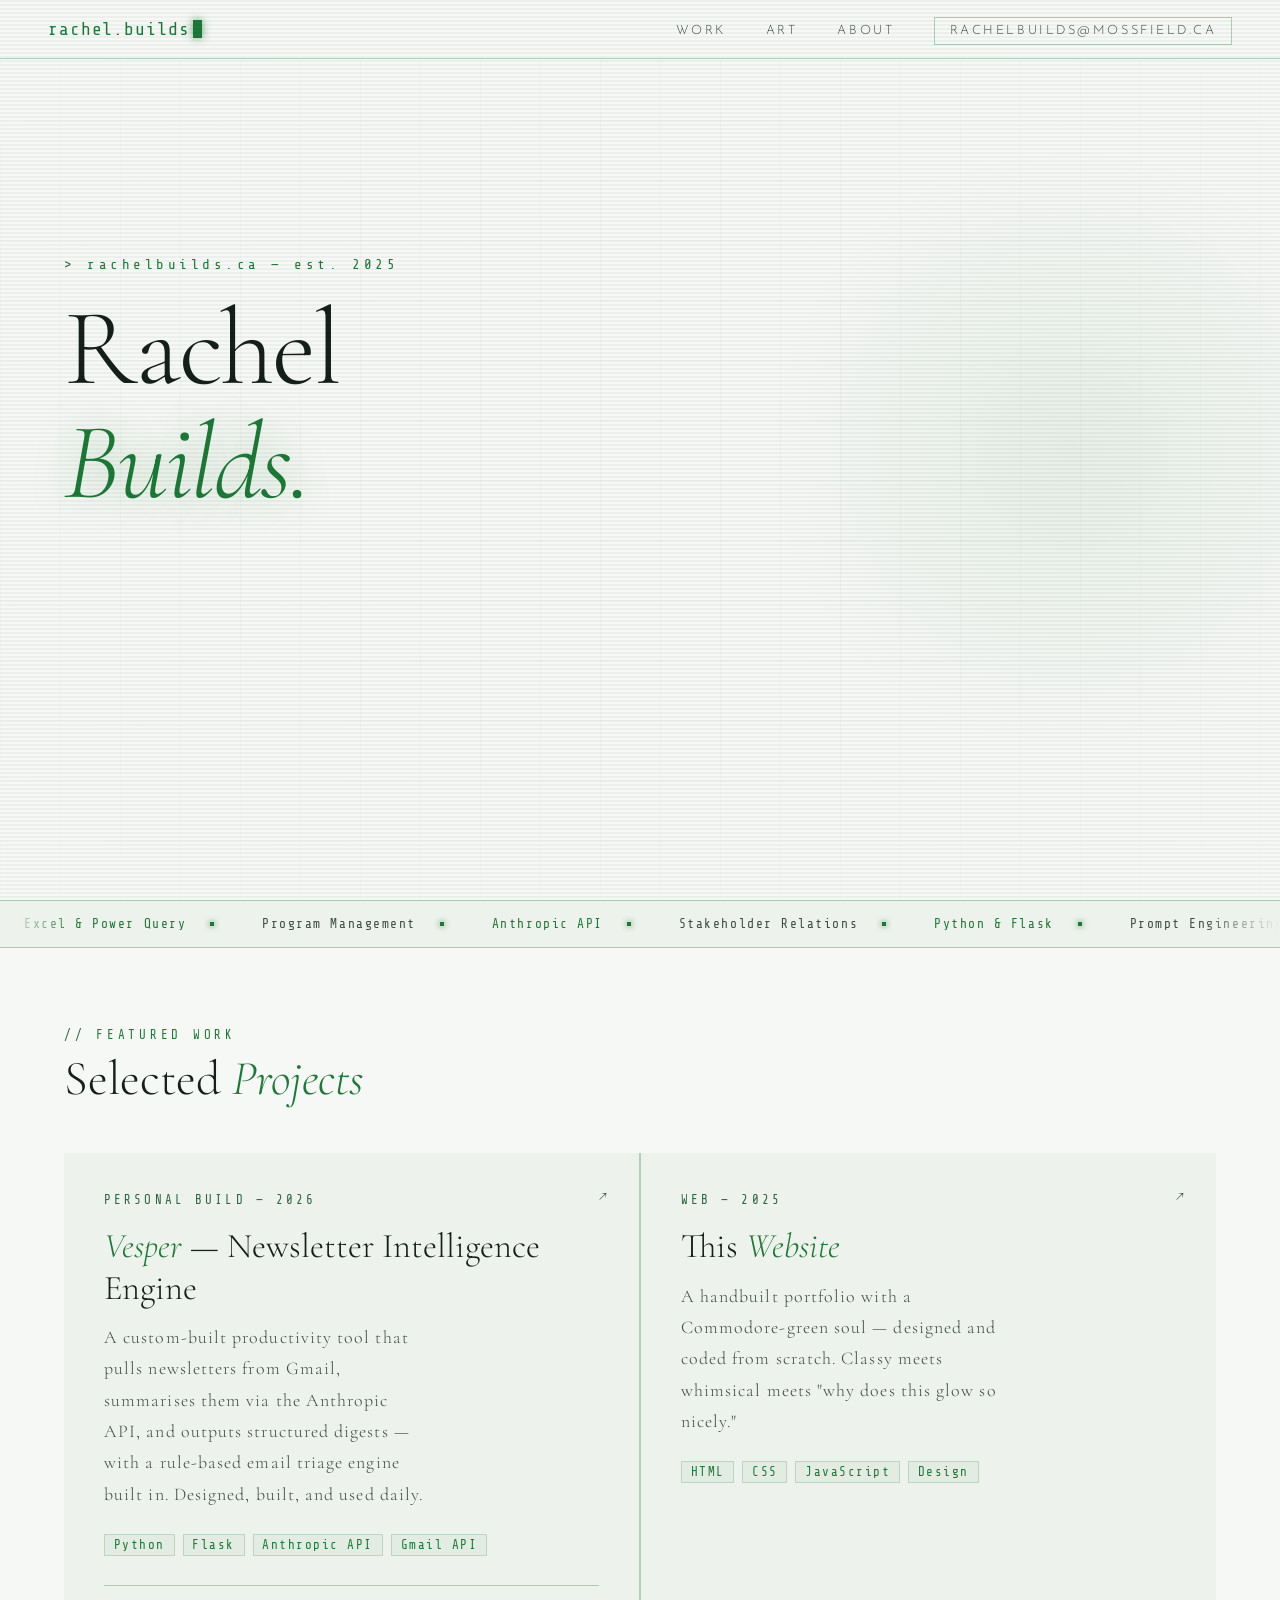
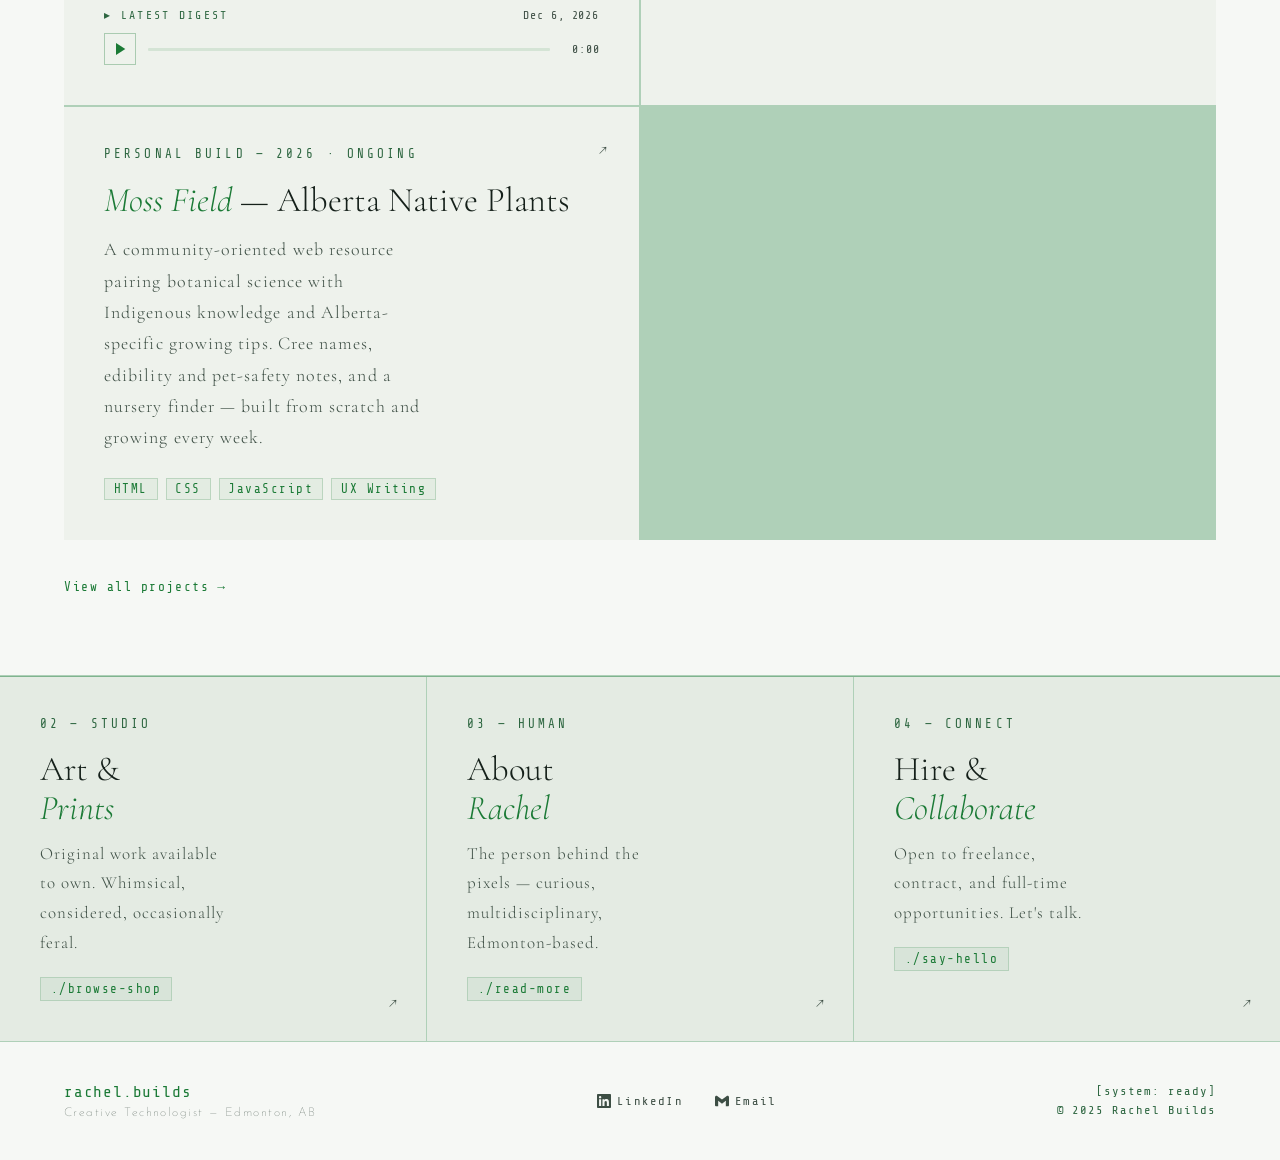
==== commit e1f48fb7: "Add Moss Field to landing projects; raise light-mode text contrast - Add Moss Field as a third card " ====
--- a/index.html
+++ b/index.html
@@ -612,6 +612,20 @@
         <span class="tag">Design</span>
       </div>
     </a>
+
+    <!-- PROJECT 3: MOSS FIELD -->
+    <a href="https://mossfield.ca" target="_blank" rel="noopener" class="project-card">
+      <span class="project-arrow">↗</span>
+      <p class="project-type">PERSONAL BUILD — 2026 · ONGOING</p>
+      <h3 class="project-title"><em>Moss Field</em> — Alberta Native Plants</h3>
+      <p class="project-desc">A community-oriented web resource pairing botanical science with Indigenous knowledge and Alberta-specific growing tips. Cree names, edibility and pet-safety notes, and a nursery finder — built from scratch and growing every week.</p>
+      <div class="project-tags">
+        <span class="tag">HTML</span>
+        <span class="tag">CSS</span>
+        <span class="tag">JavaScript</span>
+        <span class="tag">UX Writing</span>
+      </div>
+    </a>
   </div>
 
   <div class="view-all-wrap">
--- a/styles.css
+++ b/styles.css
@@ -33,15 +33,15 @@
   :root {
     --green: #1b7a36;
     --green-rgb: 27,122,54;
-    --green-dim: #5ba870;
-    --green-faint: rgba(27,122,54,0.06);
-    --green-border: rgba(27,122,54,0.22);
+    --green-dim: #2d6640;
+    --green-faint: rgba(27,122,54,0.08);
+    --green-border: rgba(27,122,54,0.32);
     --bg: #f6f8f5;
     --bg2: #eef2ec;
     --bg3: #e4ebe3;
     --bg-rgb: 246,248,245;
     --ink: #15201a;
-    --ink-dim: #5a7362;
+    --ink-dim: #3d4e44;
     --nav-bg: rgba(246,248,245,0.9);
     --scanline: rgba(0,0,0,0.035);
     --btn-primary-ink: #ffffff;
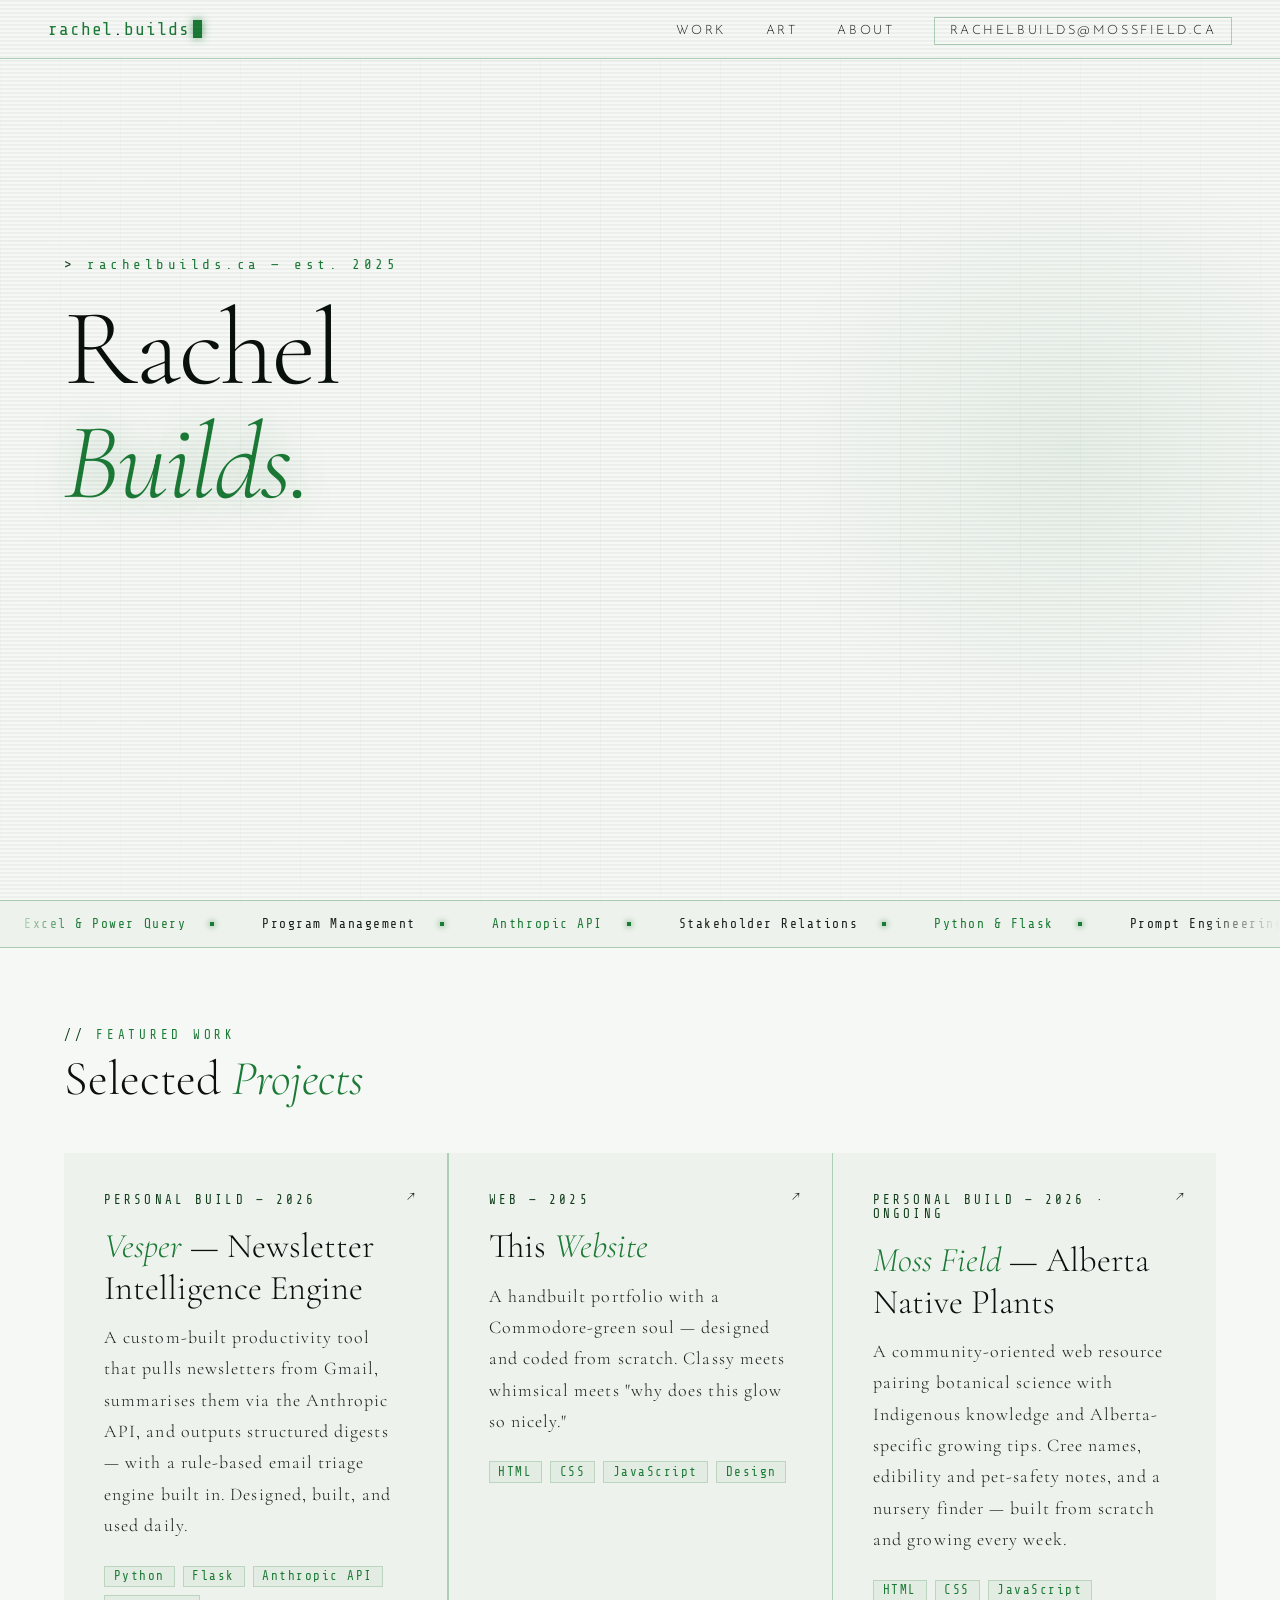
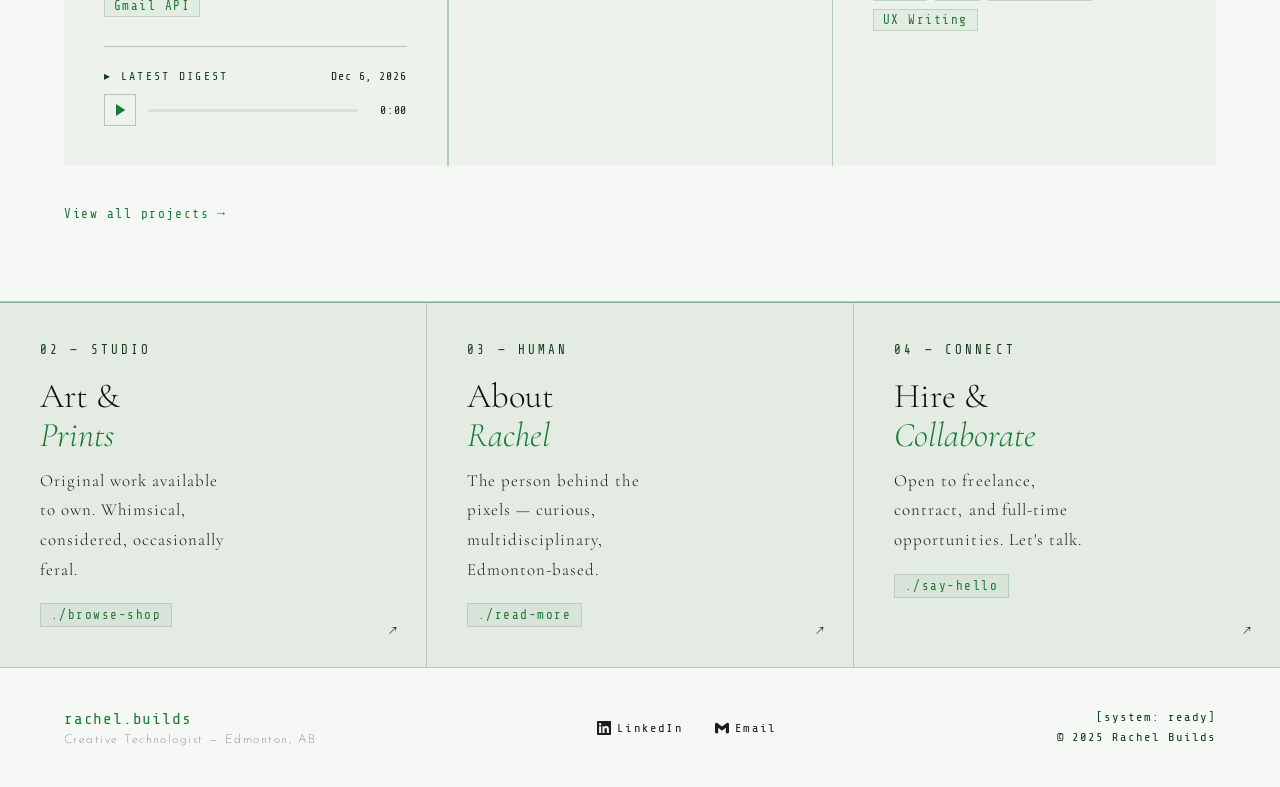
==== commit e50da889: "Tighten light-mode readability; show 3 projects on one row - Darken light-mode text tokens toward ne" ====
--- a/index.html
+++ b/index.html
@@ -194,7 +194,7 @@
 
   .projects-grid {
     display: grid;
-    grid-template-columns: repeat(2, 1fr);
+    grid-template-columns: repeat(3, 1fr);
     gap: 1.5px;
     background: var(--green-border);
   }
--- a/styles.css
+++ b/styles.css
@@ -33,15 +33,15 @@
   :root {
     --green: #1b7a36;
     --green-rgb: 27,122,54;
-    --green-dim: #2d6640;
+    --green-dim: #0f3d1a;
     --green-faint: rgba(27,122,54,0.08);
     --green-border: rgba(27,122,54,0.32);
     --bg: #f6f8f5;
     --bg2: #eef2ec;
     --bg3: #e4ebe3;
     --bg-rgb: 246,248,245;
-    --ink: #15201a;
-    --ink-dim: #3d4e44;
+    --ink: #0a100c;
+    --ink-dim: #1a1f1b;
     --nav-bg: rgba(246,248,245,0.9);
     --scanline: rgba(0,0,0,0.035);
     --btn-primary-ink: #ffffff;
